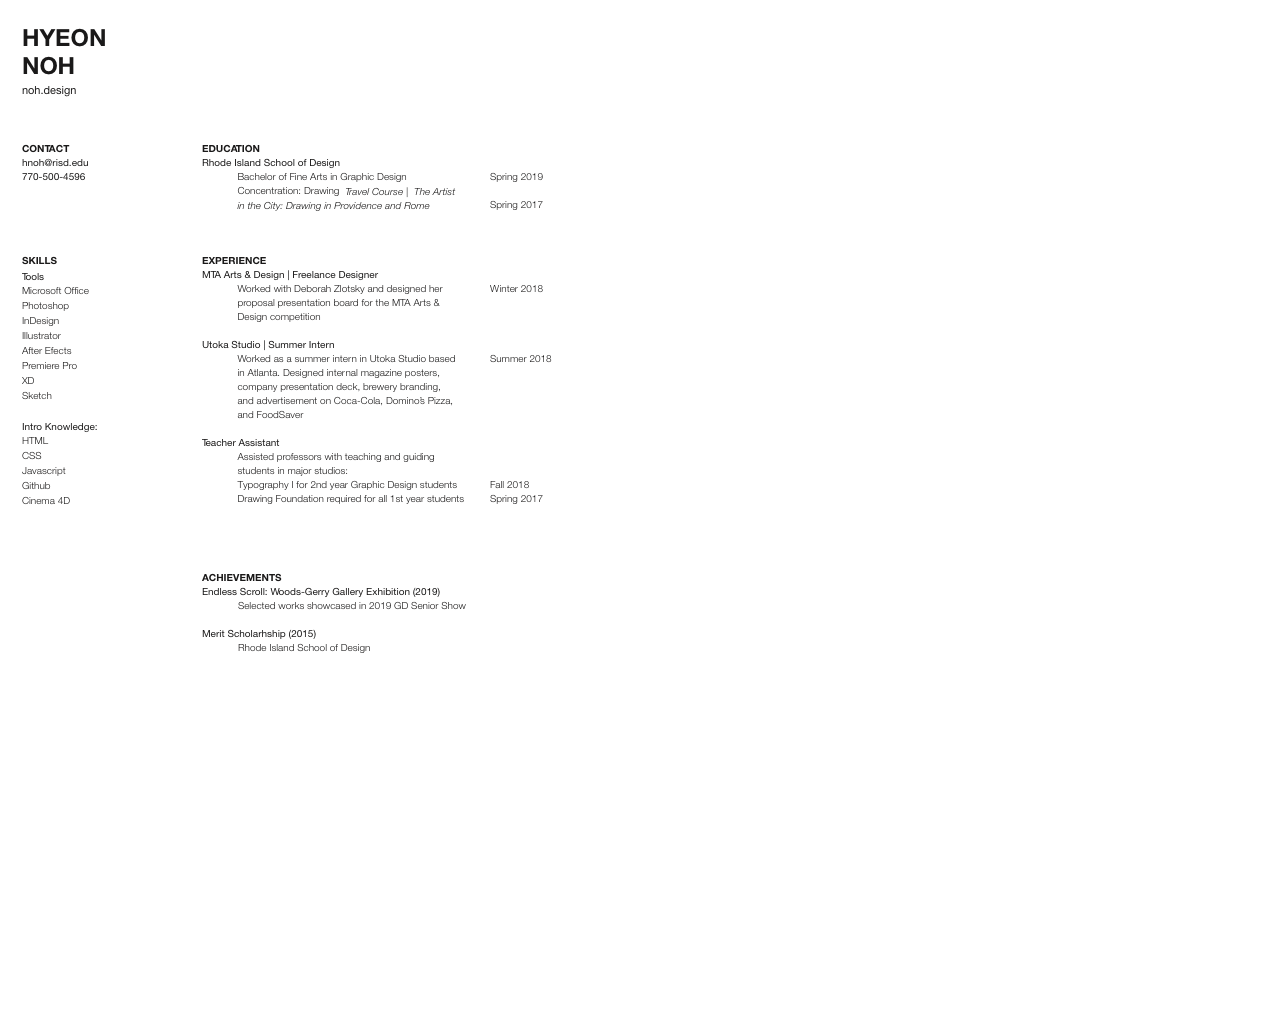
==== resume.html @ e436c13b "Add files via upload" ====
<!DOCTYPE html>
<html>
    <head>
        <link href="./img/favicon.png" rel="shortcut icon"/>
        <meta charset="utf-8"/>
        <meta content="width=1440, maximum-scale=1.0" name="viewport"/>
        <link href="./css/resume.css" rel="stylesheet" type="text/css"/>
        <meta content="Launchpad by Anima" name="author">
        </meta>
    </head>
    <body style="margin: 0;
 background: rgba(255, 255, 255, 1.0);">
        <input id="anPageName" name="page" type="hidden" value="resume"/>
        <div class="resume">
            <div style="width: 1440px; height: 100%; position:relative; margin:auto;">
                <img anima-src="./img/resume-resume-2019.png" class="resume2019" src="[data-uri]"/>
            </div>
        </div>
        <!-- Scripts -->
        <script>
            anima_isHidden = function(e) {
                if (!(e instanceof HTMLElement)) return !1;
                if (getComputedStyle(e).display == "none") return !0; else if (e.parentNode && anima_isHidden(e.parentNode)) return !0;
                return !1;
            };
            anima_loadAsyncSrcForTag = function(tag) {
                var elements = document.getElementsByTagName(tag);
                var toLoad = [];
                for (var i = 0; i < elements.length; i++) {
                    var e = elements[i];
                    var src = e.getAttribute("src");
                    var loaded = (src != undefined && src.length > 0 && src != '[data-uri]');
                    if (loaded) continue;
                    var asyncSrc = e.getAttribute("anima-src");
                    if (asyncSrc == undefined || asyncSrc.length == 0) continue;
                    if (anima_isHidden(e)) continue;
                    toLoad.push(e);
                }
                toLoad.sort(function(a, b) {
                    return anima_getTop(a) - anima_getTop(b);
                });
                for (var i = 0; i < toLoad.length; i++) {
                    var e = toLoad[i];
                    var asyncSrc = e.getAttribute("anima-src");
                    e.setAttribute("src", asyncSrc);
                }
            };
            anima_pauseHiddenVideos = function(tag) {
                var elements = document.getElementsByTagName("video");
                for (var i = 0; i < elements.length; i++) {
                    var e = elements[i];
                    var isPlaying = !!(e.currentTime > 0 && !e.paused && !e.ended && e.readyState > 2);
                    var isHidden = anima_isHidden(e);
                    if (!isPlaying && !isHidden && e.getAttribute("autoplay") == "autoplay") {
                        e.play();
                    } else if (isPlaying && isHidden) {
                        e.pause();
                    }
                }
            };
            anima_loadAsyncSrc = function(tag) {
                anima_loadAsyncSrcForTag("img");
                anima_loadAsyncSrcForTag("iframe");
                anima_loadAsyncSrcForTag("video");
                anima_pauseHiddenVideos();
            };
            var anima_getTop = function(e) {
                var top = 0;
                do {
                    top += e.offsetTop || 0;
                    e = e.offsetParent;
                } while (e);
                return top;
            };
            anima_loadAsyncSrc();
            anima_old_onResize = window.onresize;
            anima_new_onResize = undefined;
            anima_updateOnResize = function() {
                if (anima_new_onResize == undefined || window.onresize != anima_new_onResize) {
                    anima_new_onResize = function(x) {
                        if (anima_old_onResize != undefined) anima_old_onResize(x);
                        anima_loadAsyncSrc();
                    };
                    window.onresize = anima_new_onResize;
                    setTimeout(function() {
                        anima_updateOnResize();
                    }, 3000);
                }
            };
            anima_updateOnResize();
            setTimeout(function() {
                anima_loadAsyncSrc();
            }, 200);
        </script>
        <!-- End of Scripts -->
    </body>
</html>
---- css/resume.css ----
.resume {
  width               : 100%;
  min-width           : 1440px;
  height              : 100vh;
  min-height          : 1024px;
  position            : relative;
  overflow            : hidden;
  margin              : 0px;
  -webkit-font-smoothing: antialiased;
  -moz-osx-font-smoothing: grayscale;
  background-color    : rgba(255, 255, 255, 1.0);
}
a {
  text-decoration     : none;
}
div {
  -webkit-text-size-adjust: none;
}
.anima-full-width-a {
  width               : 100%;
}
.anima-full-height-a {
  height              : 100%;
}
div {
  -webkit-text-size-adjust: none;
}
.resume .resume2019 {
  background-color    : rgba(255,255,255,0.0);
  top                 : 22px;
  height              : 631px;
  width               : 530px;
  position            : absolute;
  margin              : 0;
  left                : 22px;
  -ms-transform       : rotate(0deg); /* IE 9 */
  -webkit-transform   : rotate(0deg); /* Chrome, Safari, Opera */
  transform           : rotate(0deg);
}
/* .anima-animate-appear prefix for appear animations */
.anima-animate-appear {
  opacity             : 0;
  display             : block;
  -webkit-animation   : anima-reveal 0.3s ease-in-out 1 normal forwards;
  -moz-animation      : anima-reveal 0.3s ease-in 1 normal forwards;
  -o-animation        : anima-reveal 0.3s ease-in-out 1 normal forwards;
  animation           : anima-reveal 0.3s ease-in-out 1 normal forwards;
}
.anima-animate-disappear {
  opacity             : 1;
  display             : block;
  -webkit-animation   : anima-reveal 0.3s ease-in-out 1 reverse forwards;
  -moz-animation      : anima-reveal 0.3s ease-in 1 normal forwards;
  -o-animation        : anima-reveal 0.3s ease-in-out 1 reverse forwards;
  animation           : anima-reveal 0.3s ease-in-out 1 reverse forwards;
}
.anima-animate-nodelay {
  -webkit-animation-delay: 0;
  -moz-animation-delay: 0;
  -o-animation-delay  : 0;
  animation-delay     : 0;
}
@-webkit-keyframes anima-reveal {
  0%
   
  {
      opacity: 0;
    }
  
    
  100%
   
  {
      opacity: 1;
    }
}
@-moz-keyframes anima-reveal {
  0%
   
  {
      opacity: 0;
    }
  
    
  100%
   
  {
      opacity: 1;
    }
}
@-o-keyframes anima-reveal {
  0%
   
  {
      opacity: 0;
    }
  
    
  100%
   
  {
      opacity: 1;
    }
}
@keyframes anima-reveal {
  0%
   
  {
      opacity: 0;
    }
  
    
  100%
   
  {
      opacity: 1;
    }
}
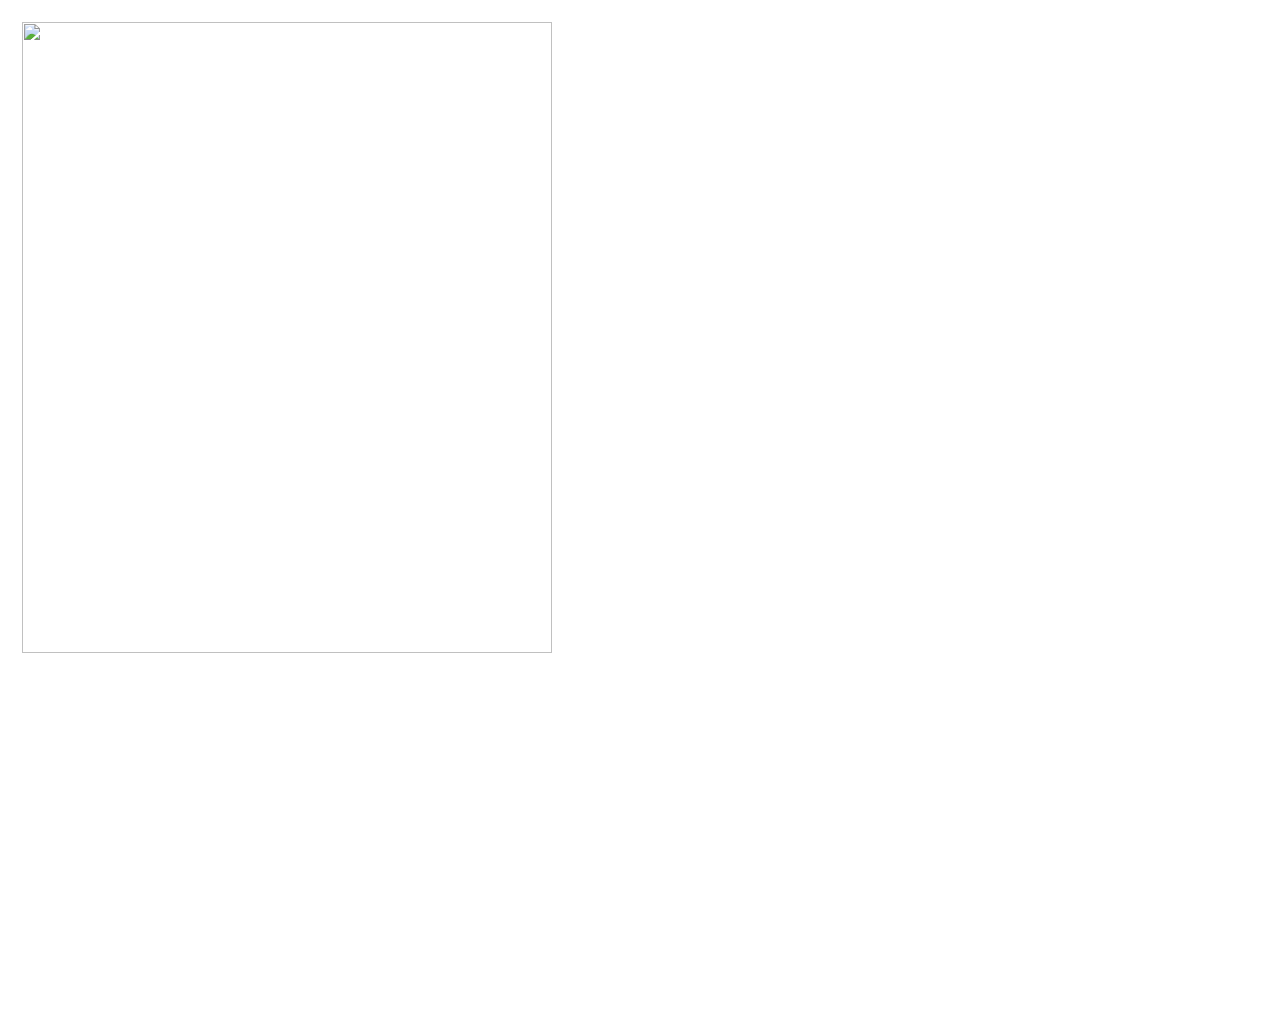
==== commit ac8e8799: "Update resume.html" ====
--- a/resume.html
+++ b/resume.html
@@ -13,7 +13,7 @@
         <input id="anPageName" name="page" type="hidden" value="resume"/>
         <div class="resume">
             <div style="width: 1440px; height: 100%; position:relative; margin:auto;">
-                <img anima-src="./img/resume-resume-2019.png" class="resume2019" src="[data-uri]"/>
+                <img anima-src="./img/resume-2019.pdf" class="resume2019" src="[data-uri]"/>
             </div>
         </div>
         <!-- Scripts -->
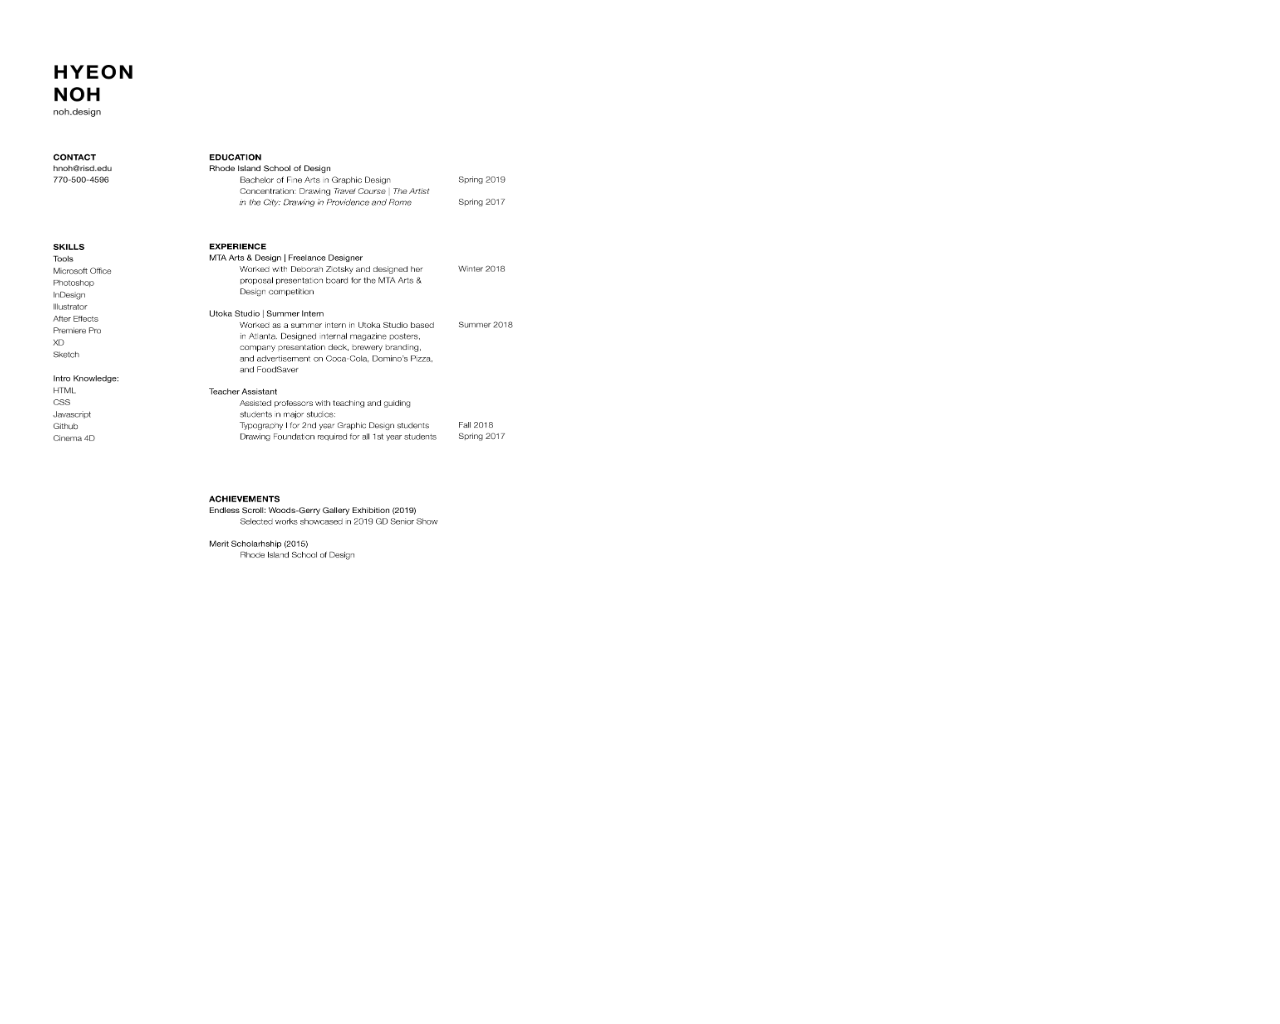
==== commit 040d87f5: "Update resume.html" ====
--- a/resume.html
+++ b/resume.html
@@ -13,7 +13,7 @@
         <input id="anPageName" name="page" type="hidden" value="resume"/>
         <div class="resume">
             <div style="width: 1440px; height: 100%; position:relative; margin:auto;">
-                <img anima-src="./img/resume-2019.pdf" class="resume2019" src="[data-uri]"/>
+                <img src="./img/resume-2019.png" class="resume2019">
             </div>
         </div>
         <!-- Scripts -->
